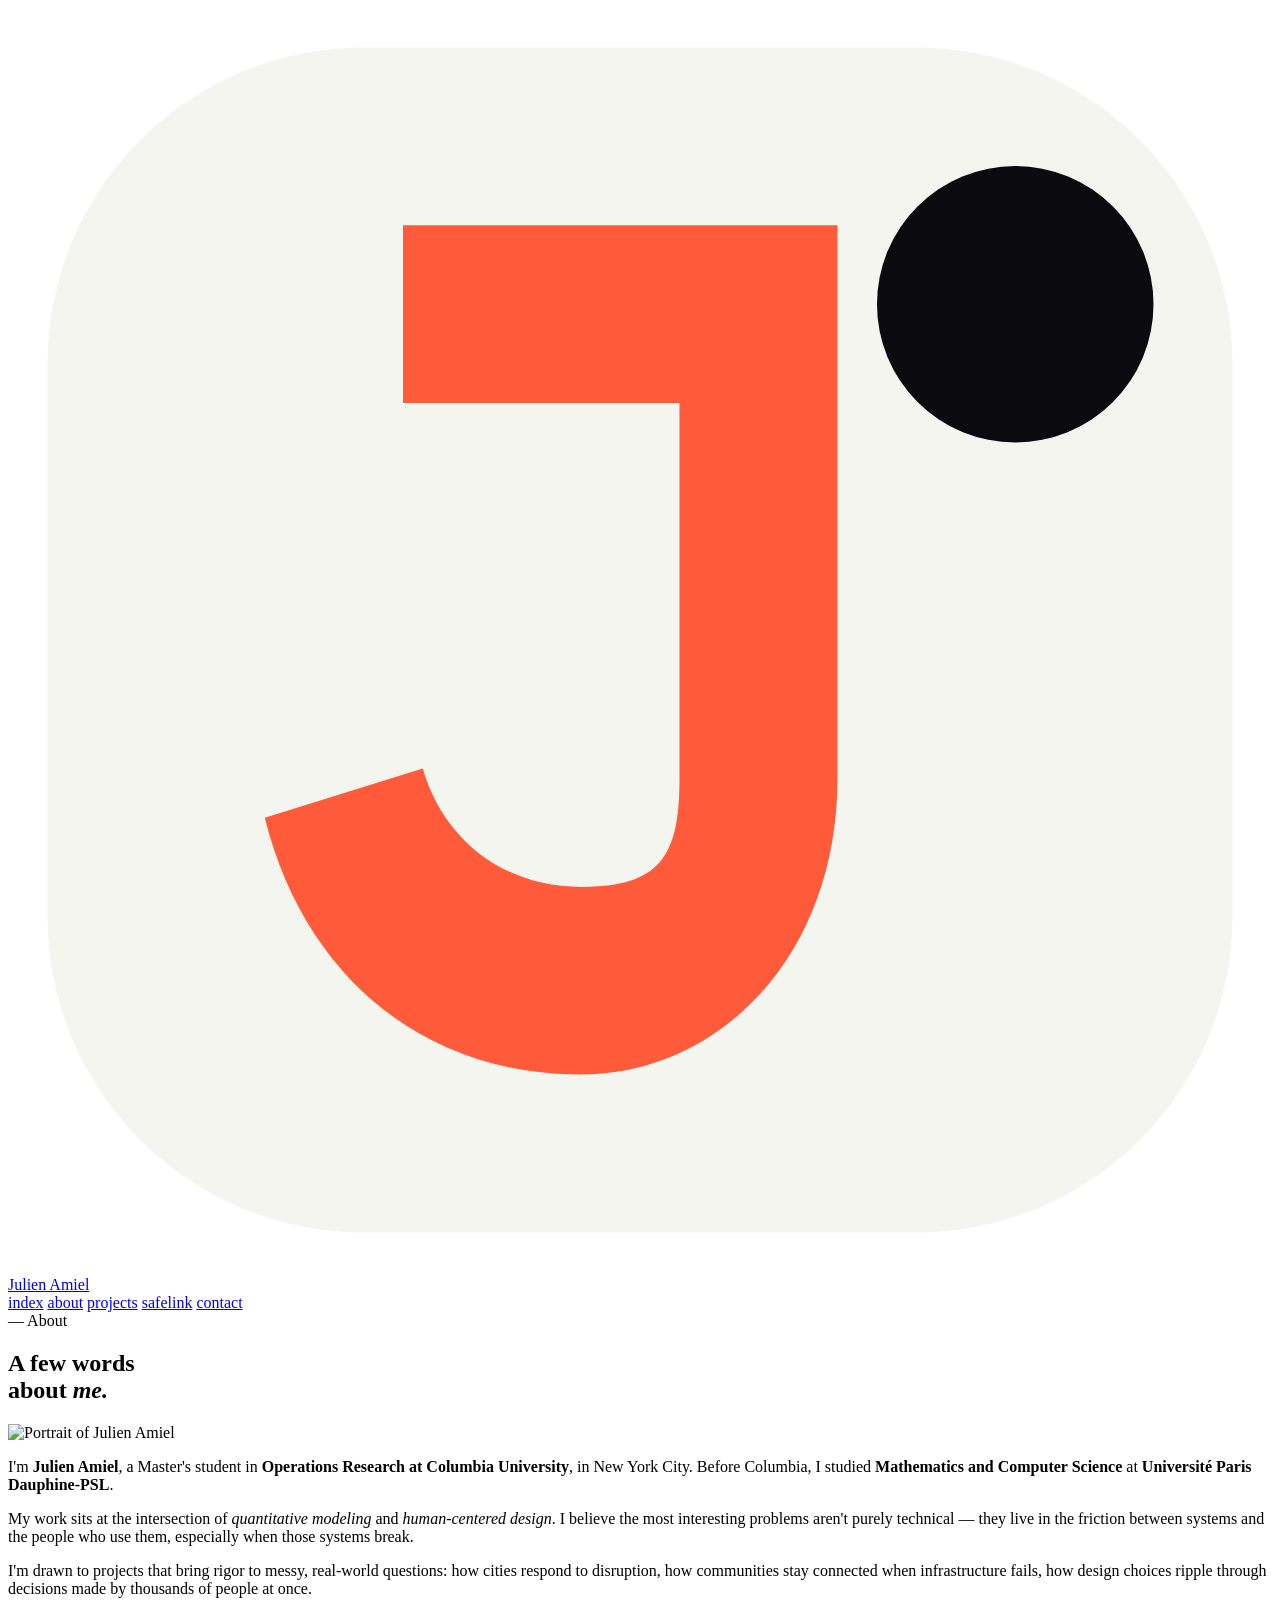
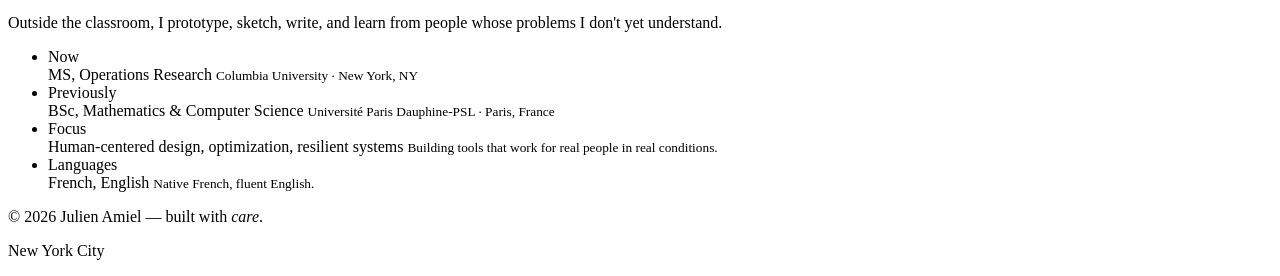
==== about.html @ 4755bb08 "Add files via upload" ====
<!doctype html>
<html lang="en">
<head>
  <meta charset="utf-8">
  <meta name="viewport" content="width=device-width, initial-scale=1">
  <title>About — Julien Amiel</title>
  <meta name="description" content="About Julien Amiel — Master's student in Operations Research at Columbia University, with a Bachelor's in Mathematics & Computer Science from Université Paris Dauphine-PSL.">
  <link rel="icon" href="assets/logo.svg" type="image/svg+xml">
  <link rel="stylesheet" href="assets/style.css">
</head>
<body>

<header class="nav">
  <a href="index.html" class="nav__logo" aria-label="Julien Amiel home">
    <svg viewBox="0 0 64 64" fill="none" aria-hidden="true">
      <rect x="2" y="2" width="60" height="60" rx="16" fill="#f5f5f0"/>
      <path d="M20 11 L42 11 L42 39 C42 48 36 54 29 54 C21 54 15 49 13 41 L21 38.5 C22 42 25 44.5 29 44.5 C33 44.5 34 43 34 39 L34 20 L20 20 Z" fill="#ff5b3a"/>
      <circle cx="51" cy="15" r="7" fill="#0a0a0f"/>
    </svg>
    <span>Julien Amiel</span>
  </a>
  <nav class="nav__links">
    <a href="index.html" class="nav__link">index</a>
    <a href="about.html" class="nav__link" aria-current="page">about</a>
    <a href="projects.html" class="nav__link">projects</a>
    <a href="safelink.html" class="nav__link">safelink</a>
    <a href="contact.html" class="nav__link">contact</a>
  </nav>
</header>

<main>
  <section class="container">
    <div class="section-head">
      <span class="section-head__num">— About</span>
      <h1 class="section-head__title">A few words<br>about <em>me.</em></h1>
    </div>

    <div class="about">
      <div class="about__photo">
        <img src="assets/julien.jpg" alt="Portrait of Julien Amiel">
      </div>
      <div class="about__body">
        <p>
          I'm <strong>Julien Amiel</strong>, a Master's student in
          <strong>Operations Research at Columbia University</strong>, in New York City.
          Before Columbia, I studied <strong>Mathematics and Computer Science</strong> at
          <strong>Université Paris Dauphine-PSL</strong>.
        </p>
        <p>
          My work sits at the intersection of <em>quantitative modeling</em> and
          <em>human-centered design</em>. I believe the most interesting problems
          aren't purely technical — they live in the friction between systems and the
          people who use them, especially when those systems break.
        </p>
        <p>
          I'm drawn to projects that bring rigor to messy, real-world questions:
          how cities respond to disruption, how communities stay connected when
          infrastructure fails, how design choices ripple through decisions made
          by thousands of people at once.
        </p>
        <p>
          Outside the classroom, I prototype, sketch, write, and learn from people
          whose problems I don't yet understand.
        </p>

        <ul class="about__list">
          <li>
            <span>Now</span>
            <div>
              MS, Operations Research
              <small>Columbia University · New York, NY</small>
            </div>
          </li>
          <li>
            <span>Previously</span>
            <div>
              BSc, Mathematics & Computer Science
              <small>Université Paris Dauphine-PSL · Paris, France</small>
            </div>
          </li>
          <li>
            <span>Focus</span>
            <div>
              Human-centered design, optimization, resilient systems
              <small>Building tools that work for real people in real conditions.</small>
            </div>
          </li>
          <li>
            <span>Languages</span>
            <div>
              French, English
              <small>Native French, fluent English.</small>
            </div>
          </li>
        </ul>
      </div>
    </div>
  </section>
</main>

<footer class="footer">
  <div class="container footer__inner">
    <p class="footer__copyright">© 2026 Julien Amiel — built with <em>care</em>.</p>
    <p>New York City</p>
  </div>
</footer>

</body>
</html>
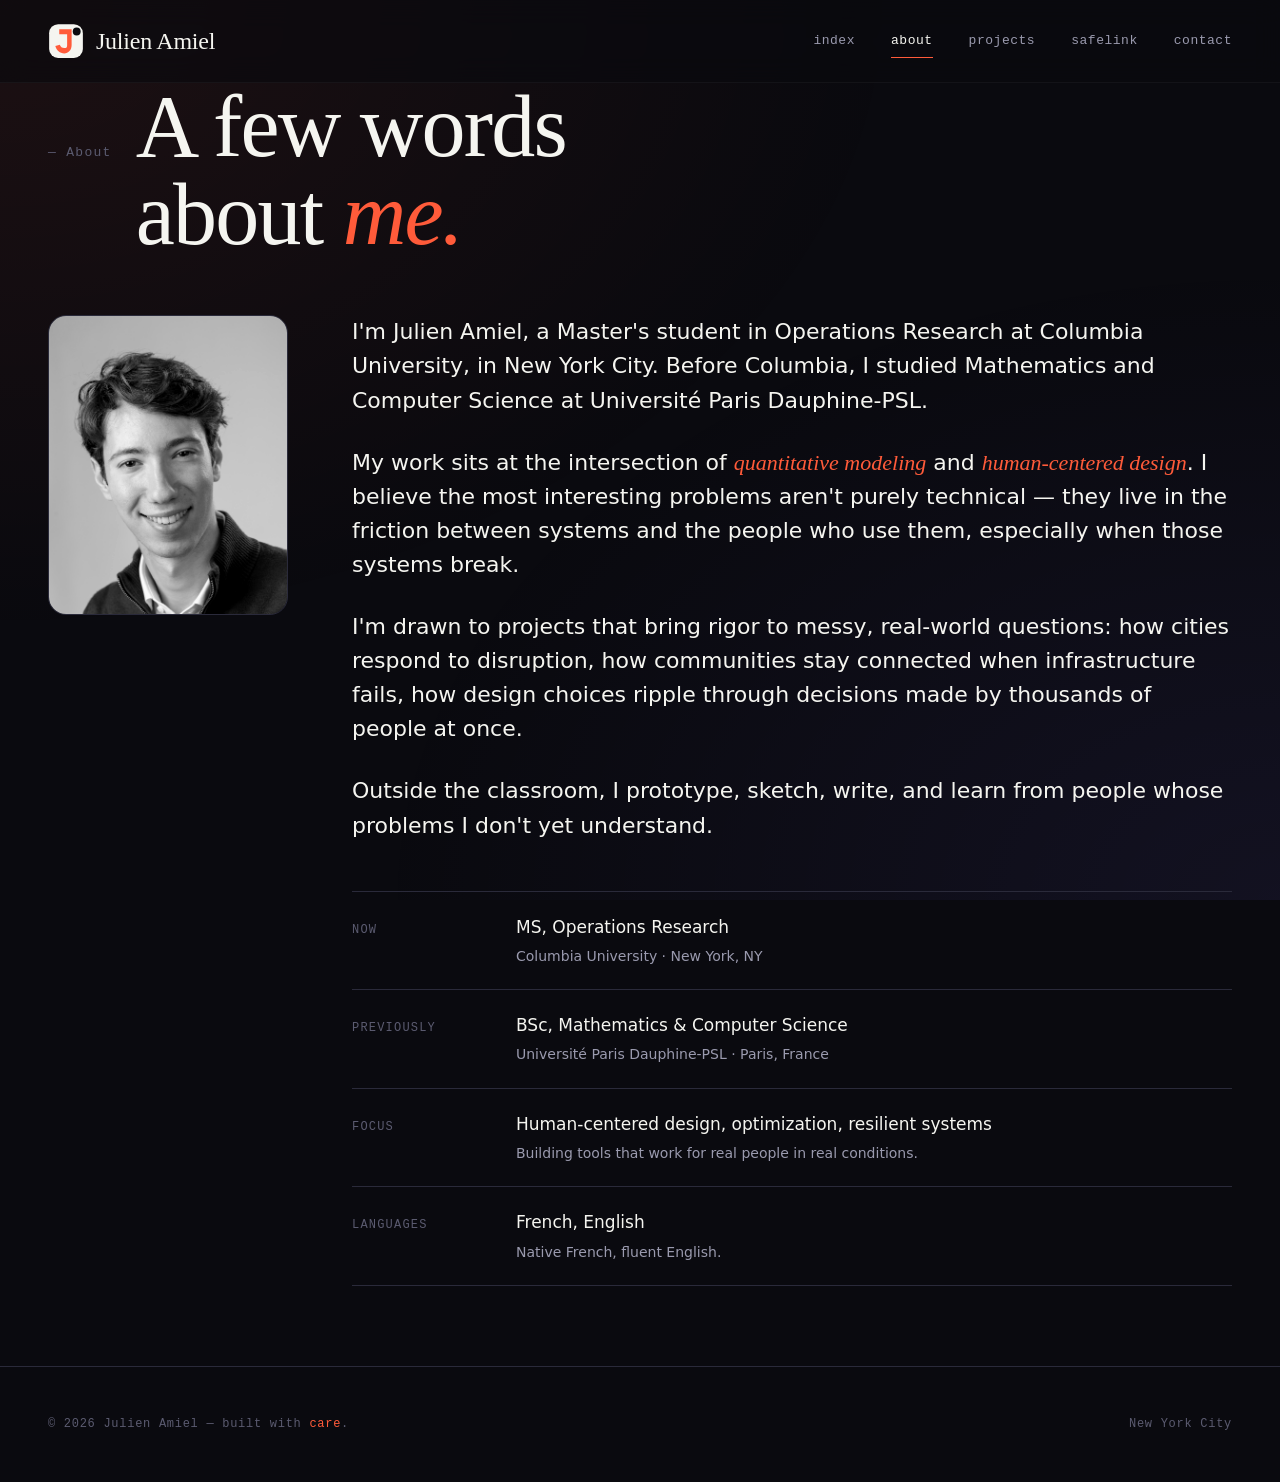
==== commit 5bd3059c: "Add files via upload" ====
--- a/about.html
+++ b/about.html
@@ -5,8 +5,8 @@
   <meta name="viewport" content="width=device-width, initial-scale=1">
   <title>About — Julien Amiel</title>
   <meta name="description" content="About Julien Amiel — Master's student in Operations Research at Columbia University, with a Bachelor's in Mathematics & Computer Science from Université Paris Dauphine-PSL.">
-  <link rel="icon" href="assets/logo.svg" type="image/svg+xml">
-  <link rel="stylesheet" href="assets/style.css">
+  <link rel="icon" href="logo.svg" type="image/svg+xml">
+  <link rel="stylesheet" href="style.css">
 </head>
 <body>
 
@@ -37,7 +37,7 @@
 
     <div class="about">
       <div class="about__photo">
-        <img src="assets/julien.jpg" alt="Portrait of Julien Amiel">
+        <img src="julien.jpg" alt="Portrait of Julien Amiel">
       </div>
       <div class="about__body">
         <p>
--- a/style.css
+++ b/style.css
@@ -0,0 +1,787 @@
+/* =========================================================
+   Julien Amiel — Portfolio
+   Bold & modern dark aesthetic
+   ========================================================= */
+
+@import url('https://fonts.googleapis.com/css2?family=Instrument+Serif:ital@0;1&family=Inter:wght@300;400;500;600;700&family=JetBrains+Mono:wght@400;500&display=swap');
+
+:root {
+  --bg: #0a0a0f;
+  --bg-elev: #14141d;
+  --bg-elev-2: #1c1c28;
+  --line: #2a2a3a;
+  --text: #f5f5f0;
+  --text-dim: #9a9aae;
+  --text-faint: #5b5b70;
+  --accent: #ff5b3a;          /* warm coral */
+  --accent-2: #c4ff4d;         /* lime */
+  --accent-3: #7d6cff;         /* violet */
+  --grad: linear-gradient(135deg, var(--accent) 0%, #ff8a3a 50%, var(--accent-2) 100%);
+  --serif: 'Instrument Serif', 'Times New Roman', serif;
+  --sans: 'Inter', system-ui, -apple-system, sans-serif;
+  --mono: 'JetBrains Mono', 'SF Mono', monospace;
+  --radius: 18px;
+  --maxw: 1280px;
+  --ease: cubic-bezier(.25, .8, .25, 1);
+}
+
+* { box-sizing: border-box; margin: 0; padding: 0; }
+
+html { scroll-behavior: smooth; }
+
+body {
+  background: var(--bg);
+  color: var(--text);
+  font-family: var(--sans);
+  font-size: 16px;
+  line-height: 1.6;
+  -webkit-font-smoothing: antialiased;
+  overflow-x: hidden;
+  min-height: 100vh;
+}
+
+/* Animated grain / vignette overlay */
+body::before {
+  content: "";
+  position: fixed;
+  inset: 0;
+  pointer-events: none;
+  background:
+    radial-gradient(ellipse at top left, rgba(255, 91, 58, .08), transparent 50%),
+    radial-gradient(ellipse at bottom right, rgba(125, 108, 255, .08), transparent 50%);
+  z-index: 0;
+}
+
+body::after {
+  content: "";
+  position: fixed;
+  inset: 0;
+  pointer-events: none;
+  background-image: url("data:image/svg+xml;utf8,<svg xmlns='http://www.w3.org/2000/svg' width='200' height='200'><filter id='n'><feTurbulence type='fractalNoise' baseFrequency='0.9' numOctaves='2'/><feColorMatrix values='0 0 0 0 0  0 0 0 0 0  0 0 0 0 0  0 0 0 0.04 0'/></filter><rect width='100%' height='100%' filter='url(%23n)'/></svg>");
+  z-index: 1;
+  opacity: .6;
+  mix-blend-mode: overlay;
+}
+
+main, header, footer { position: relative; z-index: 2; }
+
+a { color: inherit; text-decoration: none; }
+
+img, svg { max-width: 100%; display: block; }
+
+/* ==================== NAV ==================== */
+.nav {
+  position: sticky;
+  top: 0;
+  z-index: 100;
+  display: flex;
+  align-items: center;
+  justify-content: space-between;
+  padding: 22px clamp(20px, 4vw, 48px);
+  backdrop-filter: blur(14px);
+  -webkit-backdrop-filter: blur(14px);
+  background: rgba(10, 10, 15, .65);
+  border-bottom: 1px solid rgba(255, 255, 255, .04);
+}
+
+.nav__logo {
+  display: flex;
+  align-items: center;
+  gap: 12px;
+  font-family: var(--serif);
+  font-size: 24px;
+  letter-spacing: -.01em;
+  color: var(--text);
+  transition: opacity .3s var(--ease);
+}
+.nav__logo:hover { opacity: .8; }
+.nav__logo svg { width: 36px; height: 36px; color: var(--text); }
+
+.nav__links {
+  display: flex;
+  gap: clamp(18px, 3vw, 36px);
+  align-items: center;
+}
+
+.nav__link {
+  font-family: var(--mono);
+  font-size: 13px;
+  letter-spacing: .04em;
+  text-transform: lowercase;
+  color: var(--text-dim);
+  position: relative;
+  padding: 6px 0;
+  transition: color .3s var(--ease);
+}
+.nav__link::after {
+  content: "";
+  position: absolute;
+  left: 0;
+  bottom: 0;
+  height: 1px;
+  width: 0;
+  background: var(--accent);
+  transition: width .3s var(--ease);
+}
+.nav__link:hover, .nav__link[aria-current="page"] { color: var(--text); }
+.nav__link:hover::after, .nav__link[aria-current="page"]::after { width: 100%; }
+
+/* ==================== LAYOUT ==================== */
+.container {
+  max-width: var(--maxw);
+  margin: 0 auto;
+  padding: 0 clamp(20px, 4vw, 48px);
+}
+
+section { padding: clamp(60px, 10vh, 120px) 0; }
+
+/* ==================== HERO ==================== */
+.hero {
+  min-height: 88vh;
+  display: flex;
+  flex-direction: column;
+  justify-content: center;
+  position: relative;
+  padding: clamp(40px, 8vh, 80px) 0;
+}
+
+.hero__eyebrow {
+  font-family: var(--mono);
+  font-size: 13px;
+  letter-spacing: .12em;
+  text-transform: uppercase;
+  color: var(--accent);
+  margin-bottom: 32px;
+  display: flex;
+  align-items: center;
+  gap: 12px;
+}
+.hero__eyebrow::before {
+  content: "";
+  width: 32px;
+  height: 1px;
+  background: var(--accent);
+}
+
+.hero__title {
+  font-family: var(--serif);
+  font-size: clamp(56px, 13vw, 200px);
+  line-height: .92;
+  letter-spacing: -.03em;
+  font-weight: 400;
+  margin-bottom: 24px;
+}
+.hero__title em {
+  font-style: italic;
+  background: var(--grad);
+  -webkit-background-clip: text;
+  background-clip: text;
+  color: transparent;
+}
+
+.hero__sub {
+  font-size: clamp(18px, 2.2vw, 28px);
+  color: var(--text-dim);
+  max-width: 720px;
+  line-height: 1.45;
+  margin-bottom: 48px;
+  font-weight: 300;
+}
+.hero__sub strong { color: var(--text); font-weight: 500; }
+
+.hero__cta {
+  display: flex;
+  gap: 16px;
+  flex-wrap: wrap;
+}
+
+.btn {
+  display: inline-flex;
+  align-items: center;
+  gap: 10px;
+  padding: 16px 28px;
+  border-radius: 999px;
+  font-family: var(--mono);
+  font-size: 13px;
+  letter-spacing: .06em;
+  text-transform: uppercase;
+  border: 1px solid var(--line);
+  background: transparent;
+  color: var(--text);
+  cursor: pointer;
+  transition: all .35s var(--ease);
+  position: relative;
+  overflow: hidden;
+}
+.btn:hover {
+  background: var(--text);
+  color: var(--bg);
+  border-color: var(--text);
+  transform: translateY(-2px);
+}
+.btn--primary {
+  background: var(--accent);
+  border-color: var(--accent);
+  color: var(--bg);
+}
+.btn--primary:hover {
+  background: var(--text);
+  border-color: var(--text);
+  color: var(--bg);
+}
+.btn .arrow {
+  display: inline-block;
+  transition: transform .3s var(--ease);
+}
+.btn:hover .arrow { transform: translateX(4px); }
+
+/* Marquee under hero */
+.marquee {
+  border-top: 1px solid var(--line);
+  border-bottom: 1px solid var(--line);
+  overflow: hidden;
+  padding: 22px 0;
+  margin: 0;
+  background: rgba(20, 20, 29, .4);
+}
+.marquee__track {
+  display: flex;
+  gap: 64px;
+  animation: scroll 32s linear infinite;
+  white-space: nowrap;
+  width: max-content;
+}
+.marquee__item {
+  font-family: var(--serif);
+  font-size: clamp(20px, 3vw, 32px);
+  font-style: italic;
+  color: var(--text-dim);
+  display: flex;
+  align-items: center;
+  gap: 64px;
+}
+.marquee__item::after {
+  content: "✦";
+  color: var(--accent);
+  font-style: normal;
+  font-size: 14px;
+}
+@keyframes scroll {
+  from { transform: translateX(0); }
+  to { transform: translateX(-50%); }
+}
+
+/* ==================== SECTION HEADERS ==================== */
+.section-head {
+  display: flex;
+  align-items: baseline;
+  gap: 24px;
+  margin-bottom: 56px;
+  flex-wrap: wrap;
+}
+.section-head__num {
+  font-family: var(--mono);
+  font-size: 13px;
+  color: var(--text-faint);
+  letter-spacing: .1em;
+}
+.section-head__title {
+  font-family: var(--serif);
+  font-size: clamp(40px, 7vw, 88px);
+  line-height: 1;
+  font-weight: 400;
+  letter-spacing: -.02em;
+}
+.section-head__title em {
+  font-style: italic;
+  color: var(--accent);
+}
+
+/* ==================== PROJECT CARD ==================== */
+.project-card {
+  display: grid;
+  grid-template-columns: 1fr 1fr;
+  gap: 60px;
+  align-items: center;
+  padding: 48px;
+  background: var(--bg-elev);
+  border: 1px solid var(--line);
+  border-radius: var(--radius);
+  position: relative;
+  overflow: hidden;
+  transition: all .5s var(--ease);
+}
+.project-card:hover {
+  border-color: rgba(255, 91, 58, .4);
+  transform: translateY(-4px);
+}
+.project-card::before {
+  content: "";
+  position: absolute;
+  top: 0; left: 0; right: 0;
+  height: 1px;
+  background: var(--grad);
+  opacity: 0;
+  transition: opacity .4s var(--ease);
+}
+.project-card:hover::before { opacity: 1; }
+
+.project-card__visual {
+  aspect-ratio: 4 / 3;
+  border-radius: 12px;
+  background: linear-gradient(135deg, #1c1c28 0%, #14141d 100%);
+  position: relative;
+  overflow: hidden;
+  display: flex;
+  align-items: center;
+  justify-content: center;
+}
+
+.project-card__tag {
+  display: inline-block;
+  font-family: var(--mono);
+  font-size: 11px;
+  letter-spacing: .12em;
+  text-transform: uppercase;
+  color: var(--accent);
+  padding: 6px 12px;
+  border: 1px solid var(--accent);
+  border-radius: 999px;
+  margin-bottom: 20px;
+}
+
+.project-card__title {
+  font-family: var(--serif);
+  font-size: clamp(36px, 5vw, 56px);
+  line-height: 1;
+  font-weight: 400;
+  margin-bottom: 16px;
+  letter-spacing: -.02em;
+}
+
+.project-card__desc {
+  color: var(--text-dim);
+  font-size: 16px;
+  margin-bottom: 24px;
+  line-height: 1.6;
+}
+
+.project-card__meta {
+  display: flex;
+  gap: 24px;
+  margin-bottom: 28px;
+  font-family: var(--mono);
+  font-size: 12px;
+  color: var(--text-faint);
+  letter-spacing: .06em;
+  text-transform: uppercase;
+}
+
+@media (max-width: 880px) {
+  .project-card { grid-template-columns: 1fr; padding: 28px; gap: 32px; }
+}
+
+/* ==================== ABOUT ==================== */
+.about {
+  display: grid;
+  grid-template-columns: 240px 1fr;
+  gap: 64px;
+  align-items: start;
+}
+.about__photo {
+  position: sticky;
+  top: 100px;
+  border-radius: var(--radius);
+  overflow: hidden;
+  aspect-ratio: 4 / 5;
+  background: var(--bg-elev);
+  border: 1px solid var(--line);
+  max-width: 240px;
+}
+.about__photo img {
+  width: 100%;
+  height: 100%;
+  object-fit: cover;
+  filter: grayscale(1) contrast(1.08) brightness(.98);
+  transition: filter .6s var(--ease);
+}
+.about__photo:hover img { filter: grayscale(1) contrast(1.12) brightness(1); }
+
+.about__body p {
+  font-size: clamp(18px, 1.8vw, 22px);
+  line-height: 1.55;
+  color: var(--text);
+  font-weight: 300;
+  margin-bottom: 28px;
+}
+.about__body p strong { font-weight: 500; }
+.about__body p em {
+  font-family: var(--serif);
+  font-style: italic;
+  color: var(--accent);
+  font-weight: 400;
+}
+
+.about__list {
+  list-style: none;
+  margin-top: 48px;
+  border-top: 1px solid var(--line);
+}
+.about__list li {
+  display: grid;
+  grid-template-columns: 140px 1fr;
+  gap: 24px;
+  padding: 22px 0;
+  border-bottom: 1px solid var(--line);
+  align-items: baseline;
+}
+.about__list li > span:first-child {
+  font-family: var(--mono);
+  font-size: 12px;
+  text-transform: uppercase;
+  letter-spacing: .1em;
+  color: var(--text-faint);
+}
+.about__list li > div {
+  font-size: 17px;
+  color: var(--text);
+}
+.about__list li > div small {
+  display: block;
+  color: var(--text-dim);
+  font-size: 14px;
+  margin-top: 4px;
+}
+
+@media (max-width: 880px) {
+  .about { grid-template-columns: 1fr; gap: 40px; }
+  .about__photo { position: static; max-width: 220px; }
+  .about__list li { grid-template-columns: 1fr; gap: 4px; }
+}
+
+/* ==================== CASE STUDY (SafeLink) ==================== */
+.case-hero {
+  padding: clamp(60px, 12vh, 140px) 0 clamp(60px, 10vh, 100px);
+  border-bottom: 1px solid var(--line);
+}
+.case-hero__tag {
+  font-family: var(--mono);
+  font-size: 13px;
+  color: var(--accent);
+  letter-spacing: .12em;
+  text-transform: uppercase;
+  margin-bottom: 32px;
+}
+.case-hero__title {
+  font-family: var(--serif);
+  font-size: clamp(56px, 12vw, 180px);
+  line-height: .9;
+  font-weight: 400;
+  letter-spacing: -.03em;
+  margin-bottom: 32px;
+}
+.case-hero__title em { font-style: italic; color: var(--accent); }
+
+.case-hero__lede {
+  font-size: clamp(20px, 2.4vw, 30px);
+  color: var(--text-dim);
+  max-width: 820px;
+  line-height: 1.4;
+  font-weight: 300;
+  margin-bottom: 56px;
+}
+
+.case-meta {
+  display: grid;
+  grid-template-columns: repeat(4, 1fr);
+  gap: 32px;
+  padding-top: 40px;
+  border-top: 1px solid var(--line);
+}
+.case-meta__item span {
+  display: block;
+  font-family: var(--mono);
+  font-size: 11px;
+  letter-spacing: .12em;
+  text-transform: uppercase;
+  color: var(--text-faint);
+  margin-bottom: 10px;
+}
+.case-meta__item p {
+  font-size: 16px;
+  color: var(--text);
+  line-height: 1.4;
+}
+@media (max-width: 720px) {
+  .case-meta { grid-template-columns: repeat(2, 1fr); gap: 28px; }
+}
+
+.case-section { padding: clamp(60px, 10vh, 100px) 0; }
+
+.case-section h2 {
+  font-family: var(--serif);
+  font-size: clamp(32px, 5vw, 56px);
+  font-weight: 400;
+  letter-spacing: -.02em;
+  margin-bottom: 32px;
+  line-height: 1;
+}
+.case-section h2 em { color: var(--accent); font-style: italic; }
+
+.case-grid {
+  display: grid;
+  grid-template-columns: 1fr 2fr;
+  gap: 60px;
+}
+.case-grid__label {
+  font-family: var(--mono);
+  font-size: 12px;
+  letter-spacing: .12em;
+  text-transform: uppercase;
+  color: var(--text-faint);
+  padding-top: 8px;
+}
+.case-grid__body p {
+  font-size: clamp(17px, 1.6vw, 20px);
+  line-height: 1.55;
+  color: var(--text);
+  margin-bottom: 20px;
+  font-weight: 300;
+}
+.case-grid__body p strong { font-weight: 500; color: var(--text); }
+.case-grid__body ul {
+  list-style: none;
+  margin: 16px 0 24px;
+}
+.case-grid__body ul li {
+  font-size: 17px;
+  color: var(--text);
+  padding: 12px 0 12px 28px;
+  position: relative;
+  border-bottom: 1px solid var(--line);
+  font-weight: 300;
+}
+.case-grid__body ul li::before {
+  content: "→";
+  position: absolute;
+  left: 0;
+  color: var(--accent);
+  font-family: var(--mono);
+}
+@media (max-width: 880px) {
+  .case-grid { grid-template-columns: 1fr; gap: 24px; }
+}
+
+/* Comparison table */
+.compare {
+  width: 100%;
+  border-collapse: collapse;
+  margin-top: 24px;
+  font-size: 14px;
+}
+.compare th, .compare td {
+  padding: 16px;
+  text-align: center;
+  border-bottom: 1px solid var(--line);
+}
+.compare th {
+  font-family: var(--mono);
+  font-size: 11px;
+  letter-spacing: .1em;
+  text-transform: uppercase;
+  color: var(--text-faint);
+  font-weight: 500;
+  background: var(--bg-elev);
+}
+.compare th:first-child, .compare td:first-child {
+  text-align: left;
+  font-family: var(--serif);
+  font-size: 18px;
+  font-style: italic;
+}
+.compare tr.highlight { background: rgba(255, 91, 58, .08); }
+.compare tr.highlight td:first-child { color: var(--accent); }
+.compare .yes { color: var(--accent-2); font-size: 18px; }
+.compare .no { color: var(--text-faint); font-size: 18px; }
+
+.compare-wrap { overflow-x: auto; }
+
+/* Pillars grid */
+.pillars {
+  display: grid;
+  grid-template-columns: repeat(2, 1fr);
+  gap: 24px;
+}
+.pillar {
+  padding: 32px;
+  background: var(--bg-elev);
+  border: 1px solid var(--line);
+  border-radius: var(--radius);
+  transition: all .35s var(--ease);
+}
+.pillar:hover {
+  border-color: rgba(255, 91, 58, .4);
+  transform: translateY(-3px);
+}
+.pillar__num {
+  font-family: var(--serif);
+  font-style: italic;
+  font-size: 36px;
+  color: var(--accent);
+  margin-bottom: 16px;
+  line-height: 1;
+}
+.pillar h3 {
+  font-family: var(--serif);
+  font-size: 24px;
+  font-weight: 400;
+  margin-bottom: 12px;
+  letter-spacing: -.01em;
+}
+.pillar p {
+  color: var(--text-dim);
+  font-size: 15px;
+  line-height: 1.55;
+  font-weight: 300;
+}
+@media (max-width: 720px) {
+  .pillars { grid-template-columns: 1fr; }
+}
+
+/* Pull quote */
+.pullquote {
+  font-family: var(--serif);
+  font-size: clamp(28px, 4.5vw, 56px);
+  line-height: 1.1;
+  font-style: italic;
+  letter-spacing: -.015em;
+  text-align: center;
+  padding: clamp(60px, 10vh, 120px) 0;
+  border-top: 1px solid var(--line);
+  border-bottom: 1px solid var(--line);
+  color: var(--text);
+}
+.pullquote em {
+  background: var(--grad);
+  -webkit-background-clip: text;
+  background-clip: text;
+  color: transparent;
+  font-style: italic;
+}
+
+/* ==================== CONTACT ==================== */
+.contact {
+  min-height: 78vh;
+  display: flex;
+  flex-direction: column;
+  justify-content: center;
+}
+.contact__title {
+  font-family: var(--serif);
+  font-size: clamp(72px, 16vw, 240px);
+  line-height: .85;
+  font-weight: 400;
+  letter-spacing: -.04em;
+  margin-bottom: 56px;
+}
+.contact__title em {
+  font-style: italic;
+  background: var(--grad);
+  -webkit-background-clip: text;
+  background-clip: text;
+  color: transparent;
+}
+
+.contact__list {
+  list-style: none;
+  border-top: 1px solid var(--line);
+}
+.contact__list li {
+  border-bottom: 1px solid var(--line);
+}
+.contact__list a {
+  display: flex;
+  align-items: center;
+  justify-content: space-between;
+  padding: 32px 0;
+  font-family: var(--serif);
+  font-size: clamp(28px, 5vw, 48px);
+  font-weight: 400;
+  transition: all .4s var(--ease);
+  color: var(--text);
+  letter-spacing: -.01em;
+}
+.contact__list a:hover {
+  padding-left: 24px;
+  color: var(--accent);
+}
+.contact__list a small {
+  font-family: var(--mono);
+  font-size: 13px;
+  color: var(--text-faint);
+  letter-spacing: .08em;
+  text-transform: uppercase;
+  font-weight: 400;
+}
+.contact__list a .arrow {
+  font-family: var(--sans);
+  font-size: 28px;
+  transition: transform .4s var(--ease);
+}
+.contact__list a:hover .arrow { transform: translate(8px, -8px) rotate(-15deg); color: var(--accent); }
+
+/* ==================== FOOTER ==================== */
+.footer {
+  border-top: 1px solid var(--line);
+  padding: 48px 0;
+  margin-top: 80px;
+}
+.footer__inner {
+  display: flex;
+  align-items: center;
+  justify-content: space-between;
+  gap: 24px;
+  flex-wrap: wrap;
+}
+.footer p {
+  font-family: var(--mono);
+  font-size: 12px;
+  color: var(--text-faint);
+  letter-spacing: .06em;
+}
+.footer__copyright em {
+  color: var(--accent);
+  font-style: normal;
+}
+
+/* ==================== UTILITIES ==================== */
+.fade-in {
+  opacity: 0;
+  transform: translateY(20px);
+  animation: fade .9s var(--ease) forwards;
+}
+.fade-in.delay-1 { animation-delay: .1s; }
+.fade-in.delay-2 { animation-delay: .2s; }
+.fade-in.delay-3 { animation-delay: .3s; }
+.fade-in.delay-4 { animation-delay: .4s; }
+@keyframes fade {
+  to { opacity: 1; transform: translateY(0); }
+}
+
+/* SafeLink mock visualization on home card */
+.safelink-mock {
+  width: 100%;
+  height: 100%;
+  position: relative;
+  display: flex;
+  align-items: center;
+  justify-content: center;
+}
+.safelink-mock svg { width: 80%; height: auto; }
+
+/* Responsive nav */
+@media (max-width: 600px) {
+  .nav__logo span { display: none; }
+  .nav__links { gap: 16px; }
+  .nav__link { font-size: 12px; }
+}
